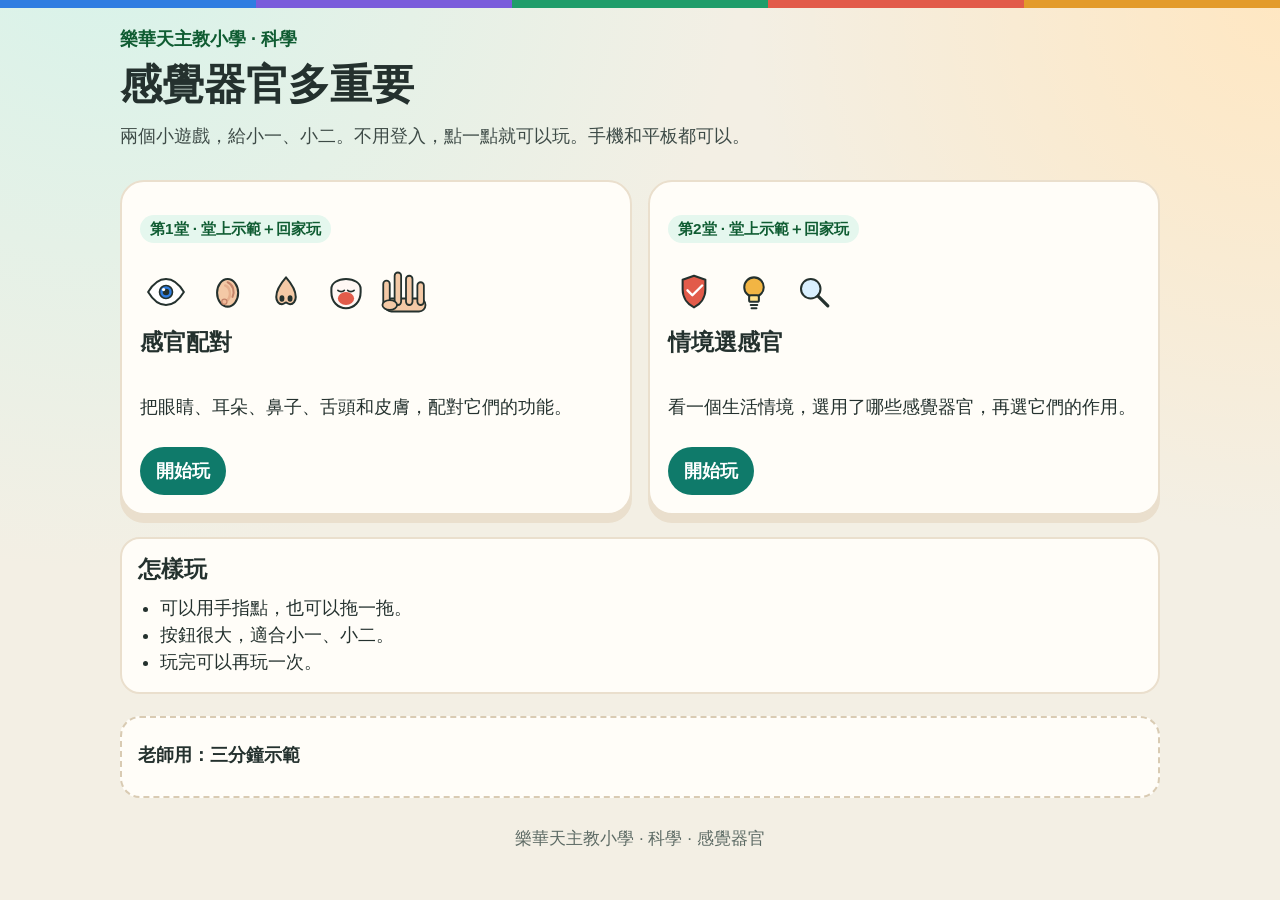
==== index.html @ fd724525 "Initial release: P1–P2 感官配對與情境選感官靜態小遊戲 Hub + match + scenario pages for GitHub Pages from repository" ====
<!DOCTYPE html>
<html lang="zh-Hant-HK">
<head>
  <meta charset="utf-8">
  <meta name="viewport" content="width=device-width, initial-scale=1">
  <title>感覺器官小遊戲｜樂華天主教小學</title>
  <meta name="description" content="樂華天主教小學科學課：感官配對、情境選感官。">
  <link rel="icon" href="assets/favicon.svg" type="image/svg+xml">
  <link rel="stylesheet" href="css/styles.css">
</head>
<body>
  <a class="skip" href="#main">跳到遊戲</a>
  <div class="stripe" aria-hidden="true"></div>
  <header class="hero">
    <div class="wrap">
      <p class="school">樂華天主教小學 · 科學</p>
      <h1>感覺器官多重要</h1>
      <p class="lede">兩個小遊戲，給小一、小二。不用登入，點一點就可以玩。手機和平板都可以。</p>
    </div>
  </header>
  <main id="main" class="wrap">
    <div class="cards">
      <a class="game-card" href="match.html">
        <p class="tag">第1堂 · 堂上示範＋回家玩</p>
        <div class="card-art" id="art-match"></div>
        <h2>感官配對</h2>
        <p>把眼睛、耳朵、鼻子、舌頭和皮膚，配對它們的功能。</p>
        <span class="go">開始玩</span>
      </a>
      <a class="game-card" href="scenario.html">
        <p class="tag">第2堂 · 堂上示範＋回家玩</p>
        <div class="card-art" id="art-scenario"></div>
        <h2>情境選感官</h2>
        <p>看一個生活情境，選用了哪些感覺器官，再選它們的作用。</p>
        <span class="go">開始玩</span>
      </a>
    </div>
    <section class="note">
      <h2>怎樣玩</h2>
      <ul>
        <li>可以用手指點，也可以拖一拖。</li>
        <li>按鈕很大，適合小一、小二。</li>
        <li>玩完可以再玩一次。</li>
      </ul>
    </section>
    <details class="teacher">
      <summary>老師用：三分鐘示範</summary>
      <div class="script">
        <p><strong>0:00 首頁。</strong>說：「今日看感覺器官有多重要。我們有兩個遊戲。」指一指「感官配對」和「情境選感官」。先開第一個。</p>
        <p><strong>0:30 感官配對。</strong>點「眼睛」，再點「看東西、辨顏色」，請同學讀「答對了」。再配「皮膚」和「感覺冷熱、軟硬等」。然後點「牙齒」，再按「這不是感覺器官」（或把牙齒拖到功能上）。一起讀：「牙齒很有用，但不是感覺器官哦！」小結：感覺器官有五種——眼、耳、鼻、舌、皮膚。</p>
        <p><strong>1:50 情境選感官。</strong>回到首頁，打開第二個遊戲。第1題「走廊轉角」：點「耳朵」（可加「眼睛」），按「選好了」；再點「保障安全」。一起讀解釋和星星。小結：感覺器官可以保障安全、解決生活問題、認識事物的特性。其餘題目可以回家玩。</p>
      </div>
    </details>
    <noscript><p class="lesson">請開啟瀏覽器的 JavaScript，遊戲才可以玩。</p></noscript>
  </main>
  <footer class="footer">樂華天主教小學 · 科學 · 感覺器官</footer>
  <script src="js/icons.js"></script>
  <script>
    (function () {
      var icons = globalThis.SenseIcons;
      function fill(id, names) {
        var row = document.getElementById(id);
        names.forEach(function (name) {
          var span = document.createElement("span");
          span.className = "icon";
          span.innerHTML = icons.icon(name);
          row.appendChild(span);
        });
      }
      fill("art-match", ["eye", "ear", "nose", "tongue", "skin"]);
      fill("art-scenario", ["shield", "bulb", "search"]);
    })();
  </script>
</body>
</html>
---- css/styles.css ----
:root {
  --paper: #f3efe4;
  --ink: #24312e;
  --muted: #5c6a64;
  --card: #fffdf8;
  --line: #eadfcd;
  --teal: #0f7a6a;
  --teal-deep: #0b574b;
  --good-bg: #e5f7ee;
  --good-ink: #0f5c32;
  --bad-bg: #fff1d6;
  --bad-ink: #6a3e09;
  --info-bg: #e7f1fb;
  --info-ink: #143e66;
  --shadow: 0 8px 0 var(--line);
  --font: "PingFang HK", "PingFang TC", "Noto Sans CJK HK", "Noto Sans CJK TC", "Microsoft JhengHei", "Heiti TC", sans-serif;
}

* { box-sizing: border-box; }

html { font-size: 18px; }

body {
  margin: 0;
  min-height: 100vh;
  color: var(--ink);
  font-family: var(--font);
  line-height: 1.5;
  background:
    radial-gradient(circle at 8% -8%, #d7f3ea 0, transparent 42%),
    radial-gradient(circle at 100% 0%, #ffe7c2 0, transparent 34%),
    var(--paper);
  padding-left: env(safe-area-inset-left);
  padding-right: env(safe-area-inset-right);
  padding-bottom: env(safe-area-inset-bottom);
}

img, svg {
  max-width: 100%;
  object-fit: contain;
  overflow: visible;
}

svg text { font-family: var(--font); }

button, input, summary { font: inherit; color: inherit; }

button {
  cursor: pointer;
  touch-action: manipulation;
}

a { color: var(--teal-deep); }

.stripe {
  height: 8px;
  background: linear-gradient(
    90deg,
    #2f7de1 0 20%,
    #7a5cdb 20% 40%,
    #1f9d6a 40% 60%,
    #e25b4a 60% 80%,
    #e39b2b 80% 100%
  );
}

.skip {
  position: absolute;
  left: 12px;
  top: -48px;
  background: #fff;
  padding: 8px 12px;
  border-radius: 10px;
  z-index: 5;
}

.skip:focus { top: 12px; min-height: 44px; }

.wrap {
  width: min(1040px, calc(100% - 32px));
  margin-inline: auto;
}

.hero, .page-head { padding: 18px 0 6px; }

.school {
  margin: 0;
  color: var(--good-ink);
  font-weight: 700;
}

h1 {
  margin: 0.15em 0 0.25em;
  font-size: clamp(1.7rem, 4vw, 2.35rem);
  line-height: 1.25;
}

h2 { font-size: 1.25rem; margin: 0 0 8px; }

.lede {
  margin: 0 0 8px;
  max-width: 40rem;
  color: #3d4a46;
}

.head-row {
  display: flex;
  justify-content: space-between;
  align-items: center;
  gap: 8px 16px;
  flex-wrap: wrap;
}

.back {
  min-height: 44px;
  display: inline-flex;
  align-items: center;
  padding: 4px 8px 4px 0;
  font-weight: 700;
  text-decoration: none;
}

.back::before { content: "← "; }

.cards {
  display: grid;
  gap: 16px;
  margin-top: 16px;
}

.game-card {
  display: flex;
  flex-direction: column;
  gap: 8px;
  text-decoration: none;
  color: inherit;
  background: var(--card);
  border: 2px solid var(--line);
  border-radius: 24px;
  padding: 18px;
  box-shadow: var(--shadow);
  overflow: visible;
}

.game-card:focus-visible,
button:focus-visible,
.back:focus-visible,
.secondary:focus-visible,
summary:focus-visible {
  outline: 3px solid var(--teal);
  outline-offset: 3px;
}

.game-card:active { transform: translateY(2px); box-shadow: 0 4px 0 var(--line); }

.tag {
  display: inline-flex;
  align-items: center;
  align-self: flex-start;
  min-height: 28px;
  padding: 2px 10px;
  border-radius: 999px;
  background: var(--good-bg);
  color: var(--good-ink);
  font-size: 0.85rem;
  font-weight: 700;
}

.card-art {
  display: flex;
  flex-wrap: wrap;
  gap: 8px;
  align-items: center;
  min-height: 52px;
  overflow: visible;
}

.go {
  margin-top: auto;
  display: inline-flex;
  align-items: center;
  justify-content: center;
  min-height: 48px;
  padding: 8px 16px;
  border-radius: 999px;
  background: var(--teal);
  color: #fff;
  font-weight: 700;
  align-self: flex-start;
}

.note, .teacher {
  margin-top: 22px;
  background: var(--card);
  border-radius: 20px;
  padding: 14px 16px 16px;
}

.note { border: 2px solid var(--line); }

.note ul { margin: 8px 0 0; padding-left: 1.2em; }

.teacher {
  border: 2px dashed #d9cbb3;
}

.teacher summary {
  min-height: 48px;
  display: flex;
  align-items: center;
  cursor: pointer;
  font-weight: 700;
}

.teacher p, .script p { margin: 0.4em 0; }

.footer {
  text-align: center;
  color: var(--muted);
  padding: 28px 16px 36px;
  font-size: 0.95rem;
}

.hud {
  display: flex;
  flex-wrap: wrap;
  align-items: center;
  gap: 8px 14px;
  margin: 12px 0;
}

.score {
  margin: 0;
  font-weight: 700;
  font-size: 1.15rem;
}

.dots { display: flex; gap: 6px; }

.dot {
  width: 14px;
  height: 14px;
  border-radius: 50%;
  background: #e6dcc8;
}

.dot.on { background: var(--teal); }

.text-btn, .primary, .secondary, .not-sense, .fn, .organ, .choice {
  border-style: solid;
}

.text-btn {
  min-height: 44px;
  min-width: 44px;
  padding: 8px 14px;
  border-radius: 999px;
  border: 2px solid var(--line);
  background: #fff;
  font-weight: 700;
}

.primary, .secondary {
  display: inline-flex;
  align-items: center;
  justify-content: center;
  min-height: 52px;
  padding: 12px 18px;
  border-radius: 999px;
  font-weight: 700;
  text-decoration: none;
  border: 3px solid var(--teal-deep);
}

.primary {
  background: var(--teal);
  color: #fff;
  box-shadow: 0 4px 0 var(--teal-deep);
}

.secondary {
  background: #fff;
  color: var(--good-ink);
  border-color: var(--teal);
}

.primary:active, .secondary:active, .text-btn:active, .choice:active, .fn:active, .organ:active {
  transform: translateY(2px);
}

.feedback, .lesson, .coach {
  border-radius: 14px;
  font-weight: 700;
  line-height: 1.45;
}

.feedback { margin: 8px 0; }
.feedback:empty { margin: 0; }

.feedback.is-good, .feedback.is-bad, .feedback.is-info,
.lesson:not(:empty), .coach:not(:empty) {
  padding: 12px 14px;
  margin: 8px 0 12px;
}

.feedback.is-good { background: var(--good-bg); color: var(--good-ink); }
.feedback.is-bad { background: var(--bad-bg); color: var(--bad-ink); }
.feedback.is-info { background: var(--info-bg); color: var(--info-ink); }

.lesson:empty, .coach:empty { display: none; }

.lesson {
  background: var(--info-bg);
  color: var(--info-ink);
  font-size: 1.28rem;
}

.coach {
  background: var(--bad-bg);
  color: var(--bad-ink);
}

.paired {
  display: flex;
  flex-wrap: wrap;
  gap: 8px;
  padding: 0;
  margin: 0 0 12px;
  list-style: none;
}

.paired:empty { display: none; }

.paired li {
  background: var(--good-bg);
  color: var(--good-ink);
  border-radius: 12px;
  padding: 8px 12px;
  font-weight: 700;
  max-width: 100%;
}

.board {
  display: grid;
  gap: 18px;
  margin-bottom: 28px;
}

.organs {
  display: grid;
  grid-template-columns: repeat(3, minmax(0, 1fr));
  gap: 10px;
}

.organ {
  position: relative;
  min-height: 96px;
  min-width: 0;
  display: flex;
  flex-direction: column;
  align-items: center;
  justify-content: center;
  gap: 4px;
  padding: 8px 4px 10px;
  border-radius: 18px;
  border: 3px solid var(--edge, transparent);
  background: var(--tint, #fff);
  overflow: visible;
}

.organ[data-organ="eye"] { --tint: #e7f1fc; --edge: #b9d4f5; }
.organ[data-organ="ear"] { --tint: #f3eaff; --edge: #d7c6f3; }
.organ[data-organ="nose"] { --tint: #e5f6ee; --edge: #b7e2cf; }
.organ[data-organ="tongue"] { --tint: #fdecea; --edge: #f3c6c0; }
.organ[data-organ="skin"] { --tint: #fff4dd; --edge: #f0d7a4; }
.organ[data-organ="tooth"] { --tint: #f7f7f8; --edge: #d5d5da; }

.organ.is-selected {
  --edge: var(--teal);
  box-shadow: 0 0 0 4px rgba(15, 122, 106, 0.18);
}

.organ.is-done, .fn.is-done {
  --tint: var(--good-bg);
  --edge: #1e8f55;
  background: var(--good-bg);
  border-color: #1e8f55;
}

.organ .label, .fn .label { font-weight: 700; }

.done-mark {
  color: var(--good-ink);
  font-weight: 700;
  font-size: 0.92rem;
}

.icon {
  width: 48px;
  height: 48px;
  display: block;
  flex: none;
  overflow: visible;
}

.icon svg, .organ .icon svg {
  width: 44px;
  height: 44px;
  display: block;
  overflow: visible;
}

.card-art .icon, .card-art .icon svg {
  width: 52px;
  height: 52px;
}

.fns { display: flex; flex-direction: column; gap: 10px; }

.fn {
  width: 100%;
  min-height: 56px;
  display: flex;
  align-items: center;
  justify-content: space-between;
  gap: 8px;
  text-align: left;
  padding: 12px 14px;
  border-radius: 16px;
  border: 3px solid var(--line);
  background: var(--card);
  overflow: visible;
}

.fn .label { flex: 1; min-width: 0; }
.fn .owner { font-weight: 700; color: var(--good-ink); }

.not-sense {
  width: 100%;
  min-height: 72px;
  border: 3px dashed #c47a3a;
  background: #fff8ef;
  border-radius: 18px;
  padding: 12px 16px;
  display: flex;
  flex-direction: column;
  align-items: center;
  justify-content: center;
  gap: 4px;
  text-align: center;
}

.not-sense span { font-size: 0.95rem; color: #6a4a28; font-weight: 400; }

body.is-dragging .fn,
body.is-dragging .not-sense {
  outline: 3px dashed var(--teal);
  outline-offset: 2px;
}

body.is-dragging .drop-hot {
  outline-style: solid;
  background: #e5f7f2;
}

.ghost {
  position: fixed;
  z-index: 40;
  margin: 0;
  pointer-events: none;
  transform: translate(-50%, -70%);
  opacity: 0.95;
}

.is-hint { box-shadow: 0 0 0 4px rgba(196, 122, 58, 0.45); }

.scene-card {
  background: var(--card);
  border: 2px solid var(--line);
  border-radius: 24px;
  padding: 14px 14px 16px;
  margin: 8px 0 14px;
  overflow: visible;
}

.scene { overflow: visible; line-height: 0; }

.scene svg {
  width: 100%;
  height: auto;
  display: block;
  aspect-ratio: 360 / 200;
  overflow: visible;
}

.q-text {
  font-size: 1.15rem;
  margin: 12px 0 0;
  line-height: 1.55;
}

.step-note { margin: 0 0 10px; color: var(--muted); }

.choices {
  display: grid;
  gap: 10px;
}

.choice {
  width: 100%;
  min-height: 64px;
  display: flex;
  align-items: center;
  gap: 10px;
  padding: 10px 12px;
  border-radius: 16px;
  border: 3px solid var(--line);
  background: var(--card);
  text-align: left;
  overflow: visible;
}

.choice[aria-pressed="true"] {
  border-color: var(--teal);
  background: #e5f7f2;
}

.choice .box {
  width: 32px;
  height: 32px;
  flex: none;
  display: grid;
  place-items: center;
  border: 3px solid #8d8374;
  border-radius: 8px;
  color: transparent;
  font-weight: 700;
  line-height: 1;
}

.choice[aria-pressed="true"] .box {
  color: #fff;
  background: var(--teal);
  border-color: var(--teal);
}

.choice .name { font-weight: 700; font-size: 1.08rem; }

.choice .icon, .choice .icon svg { width: 40px; height: 40px; }

.explain {
  display: flex;
  gap: 10px;
  align-items: flex-start;
  background: var(--good-bg);
  color: var(--good-ink);
  border-radius: 16px;
  padding: 12px;
  margin-top: 12px;
  overflow: visible;
}

.explain p { margin: 0.2em 0; }

.explain .icon, .explain .icon svg { width: 40px; height: 40px; }

.star-row {
  display: flex;
  flex-wrap: wrap;
  gap: 4px;
  overflow: visible;
}

.star-row .star, .star-row .star svg {
  width: 26px;
  height: 26px;
  display: block;
  flex: none;
  overflow: visible;
}

.bar {
  flex: 1 1 120px;
  height: 10px;
  background: #e6dcc8;
  border-radius: 999px;
  overflow: hidden;
  min-width: 80px;
}

.bar > span {
  display: block;
  height: 100%;
  width: 0;
  background: var(--teal);
}

.action-bar {
  display: flex;
  gap: 10px;
  padding: 12px 0 18px;
}

.action-bar .primary { flex: 1; }
.action-bar .secondary { min-width: 112px; }

dialog {
  border: none;
  border-radius: 24px;
  padding: 22px 20px 18px;
  width: min(460px, calc(100vw - 28px));
  max-height: min(680px, calc(100vh - 28px));
  overflow: auto;
  color: var(--ink);
  font-family: var(--font);
  box-shadow: 0 16px 50px rgba(20, 40, 36, 0.25);
}

dialog::backdrop { background: rgba(24, 40, 36, 0.48); }

dialog h2 { font-size: 1.55rem; }

.kicker { margin: 0; color: var(--good-ink); font-weight: 700; }

.score-big {
  font-size: 1.8rem;
  font-weight: 700;
  margin: 4px 0 8px;
}

.end-list { margin: 8px 0 12px; padding-left: 1.2em; }
.end-list li { margin: 4px 0; }

.end-trap {
  background: var(--info-bg);
  color: var(--info-ink);
  border-radius: 14px;
  padding: 12px;
  font-weight: 700;
  font-size: 1.15rem;
}

.end-star { display: flex; justify-content: center; margin: 6px 0; overflow: visible; }
.end-star svg { width: 72px; height: 72px; display: block; overflow: visible; }

.end-actions {
  display: flex;
  flex-wrap: wrap;
  gap: 10px;
  margin-top: 14px;
}

.end-actions .primary, .end-actions .secondary { flex: 1 1 150px; }

.shake { animation: shake 0.35s linear; }

@keyframes shake {
  20% { transform: translateX(-4px); }
  40% { transform: translateX(4px); }
  60% { transform: translateX(-3px); }
  80% { transform: translateX(3px); }
}

@keyframes pulse {
  50% { box-shadow: 0 0 0 6px rgba(196, 122, 58, 0.28); }
}

@media (prefers-reduced-motion: no-preference) {
  .is-hint { animation: pulse 1.2s ease-in-out infinite; }
}

@media (min-width: 800px) {
  .cards { grid-template-columns: 1fr 1fr; align-items: stretch; }
}

@media (min-width: 840px) {
  .board { grid-template-columns: 1fr 1fr; align-items: start; }
  .not-sense { grid-column: 1 / -1; }
  .organs { grid-template-columns: repeat(2, minmax(0, 1fr)); }
  .organ { min-height: 118px; }
  .organ .icon svg { width: 56px; height: 56px; }
  .fn { min-height: 64px; font-size: 1.08rem; }
}

@media (max-width: 420px) {
  html { font-size: 17px; }
}

@media (hover: hover) {
  .game-card:hover { transform: translateY(-2px); }
}

@media (prefers-reduced-motion: reduce) {
  *, *::before, *::after {
    animation: none !important;
    transition: none !important;
    scroll-behavior: auto !important;
  }
}
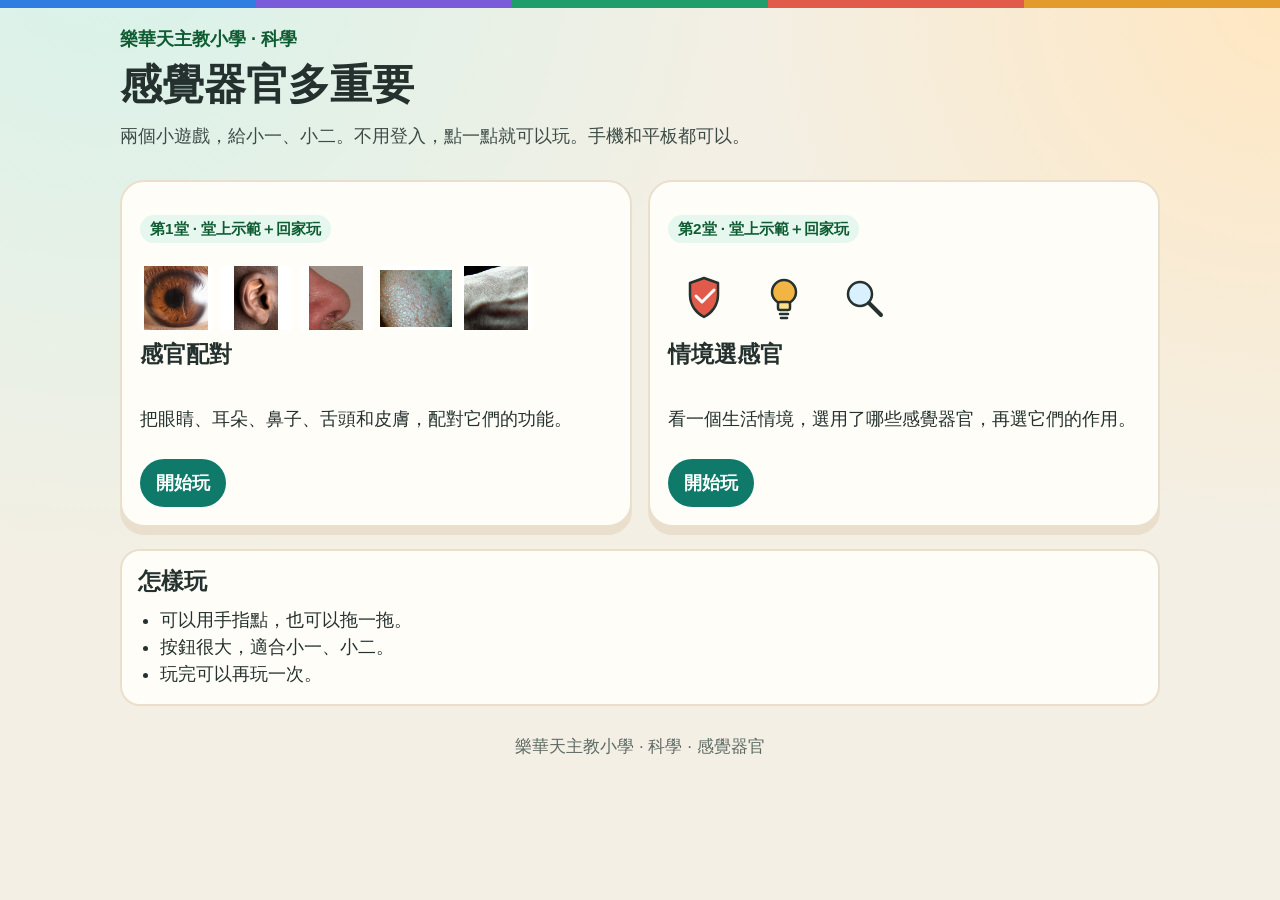
==== commit 9c243b4b: "Show organ photos, Cantonese read-aloud, and the hallway scene. Replace geometric organ icons with s" ====
--- a/index.html
+++ b/index.html
@@ -6,7 +6,7 @@
   <title>感覺器官小遊戲｜樂華天主教小學</title>
   <meta name="description" content="樂華天主教小學科學課：感官配對、情境選感官。">
   <link rel="icon" href="assets/favicon.svg" type="image/svg+xml">
-  <link rel="stylesheet" href="css/styles.css">
+  <link rel="stylesheet" href="css/styles.css?v=2">
 </head>
 <body>
   <a class="skip" href="#main">跳到遊戲</a>
@@ -43,18 +43,10 @@
         <li>玩完可以再玩一次。</li>
       </ul>
     </section>
-    <details class="teacher">
-      <summary>老師用：三分鐘示範</summary>
-      <div class="script">
-        <p><strong>0:00 首頁。</strong>說：「今日看感覺器官有多重要。我們有兩個遊戲。」指一指「感官配對」和「情境選感官」。先開第一個。</p>
-        <p><strong>0:30 感官配對。</strong>點「眼睛」，再點「看東西、辨顏色」，請同學讀「答對了」。再配「皮膚」和「感覺冷熱、軟硬等」。然後點「牙齒」，再按「這不是感覺器官」（或把牙齒拖到功能上）。一起讀：「牙齒很有用，但不是感覺器官哦！」小結：感覺器官有五種——眼、耳、鼻、舌、皮膚。</p>
-        <p><strong>1:50 情境選感官。</strong>回到首頁，打開第二個遊戲。第1題「走廊轉角」：點「耳朵」（可加「眼睛」），按「選好了」；再點「保障安全」。一起讀解釋和星星。小結：感覺器官可以保障安全、解決生活問題、認識事物的特性。其餘題目可以回家玩。</p>
-      </div>
-    </details>
     <noscript><p class="lesson">請開啟瀏覽器的 JavaScript，遊戲才可以玩。</p></noscript>
   </main>
   <footer class="footer">樂華天主教小學 · 科學 · 感覺器官</footer>
-  <script src="js/icons.js"></script>
+  <script src="js/icons.js?v=2"></script>
   <script>
     (function () {
       var icons = globalThis.SenseIcons;
--- a/css/styles.css
+++ b/css/styles.css
@@ -145,8 +145,7 @@
 .game-card:focus-visible,
 button:focus-visible,
 .back:focus-visible,
-.secondary:focus-visible,
-summary:focus-visible {
+.secondary:focus-visible {
   outline: 3px solid var(--teal);
   outline-offset: 3px;
 }
@@ -189,30 +188,15 @@
   align-self: flex-start;
 }
 
-.note, .teacher {
+.note {
   margin-top: 22px;
   background: var(--card);
   border-radius: 20px;
   padding: 14px 16px 16px;
-}
-
-.note { border: 2px solid var(--line); }
+  border: 2px solid var(--line);
+}
 
 .note ul { margin: 8px 0 0; padding-left: 1.2em; }
-
-.teacher {
-  border: 2px dashed #d9cbb3;
-}
-
-.teacher summary {
-  min-height: 48px;
-  display: flex;
-  align-items: center;
-  cursor: pointer;
-  font-weight: 700;
-}
-
-.teacher p, .script p { margin: 0.4em 0; }
 
 .footer {
   text-align: center;
@@ -250,15 +234,39 @@
   border-style: solid;
 }
 
+.text-btn, .speak-btn {
+  min-height: 48px;
+  min-width: 48px;
+  padding: 8px 16px;
+  border-radius: 999px;
+  font-weight: 700;
+}
+
 .text-btn {
-  min-height: 44px;
-  min-width: 44px;
-  padding: 8px 14px;
-  border-radius: 999px;
   border: 2px solid var(--line);
   background: #fff;
-  font-weight: 700;
-}
+}
+
+.speak-btn {
+  border: 3px solid var(--teal-deep);
+  background: #e5f7f2;
+  color: var(--teal-deep);
+  box-shadow: 0 3px 0 var(--teal-deep);
+}
+
+.speak-btn.is-speaking {
+  background: var(--teal);
+  color: #fff;
+}
+
+.speak-status {
+  flex: 1 1 100%;
+  margin: 0;
+  color: var(--bad-ink);
+  font-weight: 700;
+}
+
+.speak-status:empty { display: none; }
 
 .primary, .secondary {
   display: inline-flex;
@@ -284,7 +292,7 @@
   border-color: var(--teal);
 }
 
-.primary:active, .secondary:active, .text-btn:active, .choice:active, .fn:active, .organ:active {
+.primary:active, .secondary:active, .text-btn:active, .speak-btn:active, .choice:active, .fn:active, .organ:active {
   transform: translateY(2px);
 }
 
@@ -410,9 +418,27 @@
   overflow: visible;
 }
 
-.card-art .icon, .card-art .icon svg {
-  width: 52px;
-  height: 52px;
+.icon img {
+  width: 100%;
+  height: 100%;
+  max-width: 100%;
+  max-height: 100%;
+  object-fit: contain;
+  object-position: center;
+  display: block;
+  background: #fff;
+}
+
+.organ .icon {
+  width: min(100%, 120px);
+  height: 88px;
+  padding: 2px;
+  overflow: visible;
+}
+
+.card-art .icon, .card-art .icon svg, .card-art .icon img {
+  width: 72px;
+  height: 64px;
 }
 
 .fns { display: flex; flex-direction: column; gap: 10px; }
@@ -492,6 +518,30 @@
   aspect-ratio: 360 / 200;
   overflow: visible;
 }
+
+.scene-photo {
+  width: 100%;
+  height: auto;
+  max-width: 100%;
+  aspect-ratio: auto;
+  object-fit: contain;
+  object-position: center;
+  display: block;
+  border-radius: 16px;
+  background: #fff8ee;
+}
+
+.scene-head {
+  display: flex;
+  align-items: center;
+  justify-content: space-between;
+  flex-wrap: wrap;
+  gap: 10px;
+  margin-bottom: 8px;
+}
+
+.scene-head h2 { margin: 0; }
+.scene-head .speak-btn { flex: none; }
 
 .q-text {
   font-size: 1.15rem;
@@ -546,7 +596,7 @@
 
 .choice .name { font-weight: 700; font-size: 1.08rem; }
 
-.choice .icon, .choice .icon svg { width: 40px; height: 40px; }
+.choice .icon, .choice .icon svg, .choice .icon img { width: 56px; height: 56px; }
 
 .explain {
   display: flex;
@@ -677,8 +727,8 @@
   .board { grid-template-columns: 1fr 1fr; align-items: start; }
   .not-sense { grid-column: 1 / -1; }
   .organs { grid-template-columns: repeat(2, minmax(0, 1fr)); }
-  .organ { min-height: 118px; }
-  .organ .icon svg { width: 56px; height: 56px; }
+  .organ { min-height: 148px; }
+  .organ .icon { width: min(100%, 150px); height: 112px; }
   .fn { min-height: 64px; font-size: 1.08rem; }
 }
 
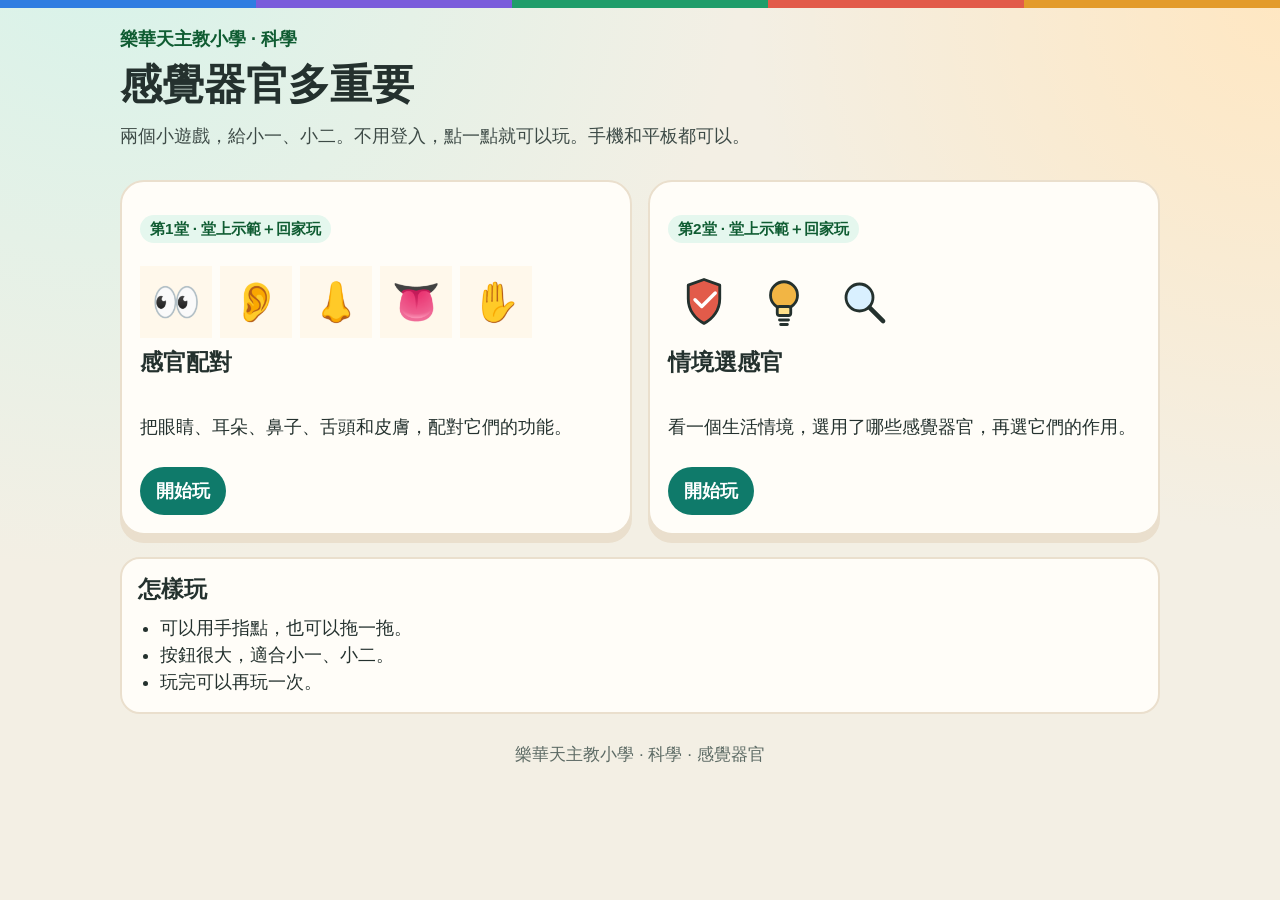
==== commit fc0a334e: "Replace organ photos with emoji icons and wire all ten scenes. Each match and scenario option has it" ====
--- a/index.html
+++ b/index.html
@@ -6,7 +6,7 @@
   <title>感覺器官小遊戲｜樂華天主教小學</title>
   <meta name="description" content="樂華天主教小學科學課：感官配對、情境選感官。">
   <link rel="icon" href="assets/favicon.svg" type="image/svg+xml">
-  <link rel="stylesheet" href="css/styles.css?v=2">
+  <link rel="stylesheet" href="css/styles.css?v=3">
 </head>
 <body>
   <a class="skip" href="#main">跳到遊戲</a>
@@ -46,7 +46,7 @@
     <noscript><p class="lesson">請開啟瀏覽器的 JavaScript，遊戲才可以玩。</p></noscript>
   </main>
   <footer class="footer">樂華天主教小學 · 科學 · 感覺器官</footer>
-  <script src="js/icons.js?v=2"></script>
+  <script src="js/icons.js?v=3"></script>
   <script>
     (function () {
       var icons = globalThis.SenseIcons;
--- a/css/styles.css
+++ b/css/styles.css
@@ -259,6 +259,17 @@
   color: #fff;
 }
 
+.speak-mini {
+  align-self: center;
+  flex: none;
+  min-height: 44px;
+  min-width: 52px;
+  padding: 6px 10px;
+  font-size: 0.92rem;
+  line-height: 1.2;
+  box-shadow: 0 2px 0 var(--teal-deep);
+}
+
 .speak-status {
   flex: 1 1 100%;
   margin: 0;
@@ -356,8 +367,23 @@
 
 .organs {
   display: grid;
-  grid-template-columns: repeat(3, minmax(0, 1fr));
+  grid-template-columns: repeat(2, minmax(0, 1fr));
   gap: 10px;
+}
+
+.option-row {
+  display: flex;
+  align-items: stretch;
+  gap: 8px;
+  min-width: 0;
+}
+
+.option-row > .organ,
+.option-row > .fn,
+.option-row > .choice {
+  flex: 1 1 auto;
+  width: auto;
+  min-width: 0;
 }
 
 .organ {
@@ -426,19 +452,21 @@
   object-fit: contain;
   object-position: center;
   display: block;
-  background: #fff;
+  background: transparent;
 }
 
 .organ .icon {
-  width: min(100%, 120px);
-  height: 88px;
-  padding: 2px;
-  overflow: visible;
-}
-
-.card-art .icon, .card-art .icon svg, .card-art .icon img {
+  width: 76px;
+  height: 76px;
+  padding: 0;
+  overflow: visible;
+}
+
+.card-art .icon,
+.card-art .icon svg,
+.card-art .icon img {
   width: 72px;
-  height: 64px;
+  height: 72px;
 }
 
 .fns { display: flex; flex-direction: column; gap: 10px; }
@@ -531,18 +559,6 @@
   background: #fff8ee;
 }
 
-.scene-head {
-  display: flex;
-  align-items: center;
-  justify-content: space-between;
-  flex-wrap: wrap;
-  gap: 10px;
-  margin-bottom: 8px;
-}
-
-.scene-head h2 { margin: 0; }
-.scene-head .speak-btn { flex: none; }
-
 .q-text {
   font-size: 1.15rem;
   margin: 12px 0 0;
@@ -596,7 +612,13 @@
 
 .choice .name { font-weight: 700; font-size: 1.08rem; }
 
-.choice .icon, .choice .icon svg, .choice .icon img { width: 56px; height: 56px; }
+.choice .icon,
+.choice .icon svg,
+.choice .icon img {
+  width: 56px;
+  height: 56px;
+  object-fit: contain;
+}
 
 .explain {
   display: flex;
@@ -728,7 +750,8 @@
   .not-sense { grid-column: 1 / -1; }
   .organs { grid-template-columns: repeat(2, minmax(0, 1fr)); }
   .organ { min-height: 148px; }
-  .organ .icon { width: min(100%, 150px); height: 112px; }
+  .organ .icon,
+  .organ .icon img { width: 96px; height: 96px; }
   .fn { min-height: 64px; font-size: 1.08rem; }
 }
 
